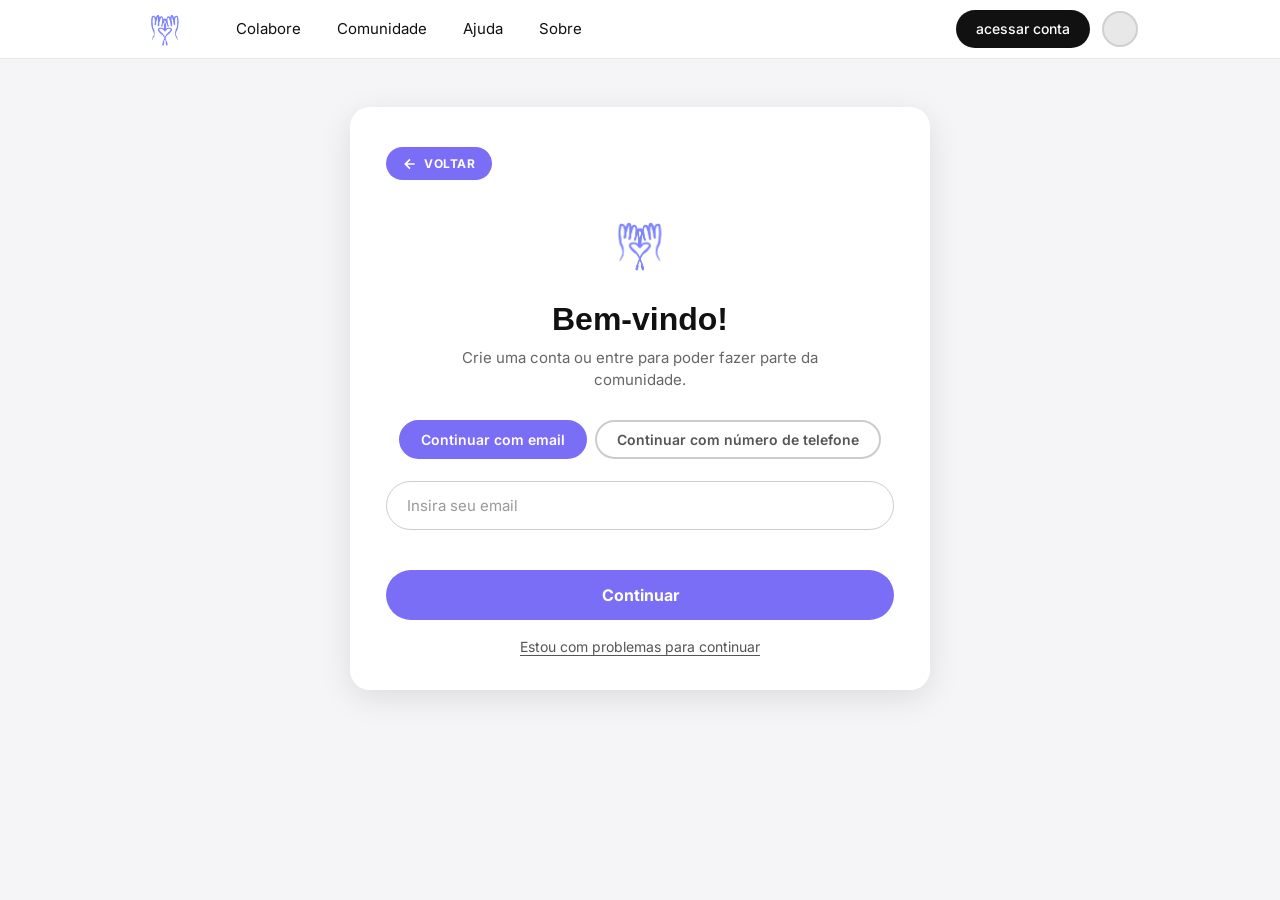
==== public/cadastro.html @ e775c62a "refatoração completa, add logica principal do front-end, apenas uma base do que se tem basicamente t" ====
<!DOCTYPE html>
<html lang="pt-BR">
<head>
    <meta charset="UTF-8">
    <meta name="viewport" content="width=device-width, initial-scale=1.0">
    <title>MEXPLICA - Bem-vindo</title>
    <link rel="stylesheet" href="style.css">
</head>
<body class="auth-page" id="authBody">

    <!-- HEADER -->
    <header class="header">
        <nav class="nav container">
            <a href="index.html" class="nav-logo">
                <img src="icons/logo-mexplica.png" alt="MEXPLICA" class="logo-icon">
            </a>
            <ul class="nav-links">
                <li><a href="cadastro.html">Colabore</a></li>
                <li><a href="#">Comunidade</a></li>
                <li><a href="#">Ajuda</a></li>
                <li><a href="#">Sobre</a></li>
            </ul>
            <div class="nav-actions">
                <a href="cadastro.html" class="btn-acessar">acessar conta</a>
                <div class="avatar-placeholder" id="user-avatar" aria-label="Perfil do usuário"></div>
            </div>
        </nav>
    </header>

    <!-- MAIN DE CADASTRO -->
    <main class="auth-main">

        <!-- STEP 1 - EMAIL OU TELEFONE -->
        <div class="auth-card" id="step-1">
            <a href="index.html" class="back-btn">
                <svg width="16" height="16" viewBox="0 0 24 24" fill="none" stroke="currentColor" stroke-width="2.5"><path d="M19 12H5M12 5l-7 7 7 7"/></svg>
                VOLTAR
            </a>

            <div class="auth-logo">
                <img src="icons/logo-mexplica.png" alt="MEXPLICA">
            </div>

            <h1 class="auth-title">Bem-vindo!</h1>
            <p class="auth-subtitle">Crie uma conta ou entre para poder fazer parte da comunidade.</p>

            <div class="auth-method-toggle">
                <button class="method-btn method-active" id="btnEmail" data-method="email">Continuar com email</button>
                <button class="method-btn" id="btnPhone" data-method="phone">Continuar com número de telefone</button>
            </div>

            <div class="auth-form">
                <input 
                    type="text" 
                    class="auth-input" 
                    id="mainInput" 
                    placeholder="Insira seu email"
                    autocomplete="email"
                    aria-label="Email ou telefone"
                >
                <span class="input-error" id="inputError"></span>
                <button class="auth-continue-btn" id="continueBtn">Continuar</button>
                <a href="#" class="auth-help-link">Estou com problemas para continuar</a>
            </div>
        </div>

        <!-- STEP 2 - CRIAR CONTA FORMUALRIO -->
        <div class="auth-card hidden" id="step-2">
            <button class="back-btn" id="backToStep1">
                <svg width="16" height="16" viewBox="0 0 24 24" fill="none" stroke="currentColor" stroke-width="2.5"><path d="M19 12H5M12 5l-7 7 7 7"/></svg>
                VOLTAR
            </button>

            <div class="auth-logo">
                <img src="icons/logo-mexplica.png" alt="MEXPLICA">
            </div>

            <h1 class="auth-title">Novo por aqui? continue seu cadastro.</h1>
            <p class="auth-subtitle">Crie uma conta ou entre para poder fazer parte da comunidade.</p>

            <div class="auth-form">
                <div class="form-row">
                    <input type="text" class="auth-input" placeholder="Insira seu nome" id="firstName" autocomplete="given-name">
                    <input type="text" class="auth-input" placeholder="Insira seu sobrenome" id="lastName" autocomplete="family-name">
                </div>
                <div class="form-row">
                    <input type="number" class="auth-input" placeholder="Insira sua idade" id="age" min="1" max="120">
                    <select class="auth-input auth-select" id="gender">
                        <option value="" disabled selected>Selecione seu gênero</option>
                        <option value="masculino">Masculino</option>
                        <option value="feminino">Feminino</option>
                        <option value="nao-binario">Não-binário</option>
                        <option value="prefiro-nao-dizer">Prefiro não dizer</option>
                    </select>
                </div>
                <input type="password" class="auth-input" placeholder="Crie uma senha forte" id="password" autocomplete="new-password">
                <span class="input-error" id="registerError"></span>
                <button class="auth-continue-btn" id="registerBtn">Continuar</button>
                <a href="#" class="auth-help-link">Estou com problemas para continuar</a>
            </div>
        </div>

        <!-- STEP 3 - ESCOLHA DE COLABORADOR -->
        <div class="auth-card hidden" id="step-3">
            <div class="auth-logo">
                <img src="icons/logo-mexplica.png" alt="MEXPLICA">
            </div>

            <h1 class="auth-title">Quer ser um colaborador?</h1>
            <p class="auth-subtitle">Responda perguntas, receba verificações e suba de ranking.</p>

            <div class="collab-choice">
                <button class="collab-btn collab-yes" id="yesCollab">
                    <svg width="18" height="18" viewBox="0 0 24 24" fill="none" stroke="currentColor" stroke-width="2.5"><polyline points="20 6 9 17 4 12"/></svg>
                    Quero ser um colaborador!
                </button>
                <button class="collab-btn collab-no" id="noCollab">
                    <svg width="18" height="18" viewBox="0 0 24 24" fill="none" stroke="currentColor" stroke-width="2.5"><line x1="18" y1="6" x2="6" y2="18"/><line x1="6" y1="6" x2="18" y2="18"/></svg>
                    Não quero ser um colaborador!
                </button>
            </div>

            <a href="#" class="auth-help-link collab-info-link">O que é ser um colaborador?</a>
            <a href="#" class="auth-help-link">Estou com problemas para continuar</a>
        </div>

        <!-- STEP 4 - MENSAGEM DE SUCESSO -->
        <div class="auth-card hidden" id="step-4">
            <div class="auth-logo success-logo">
                <img src="icons/logo-mexplica.png" alt="MEXPLICA">
            </div>
            <h1 class="auth-title">Cadastro concluído!</h1>
            <p class="auth-subtitle">Sua conta foi criada com sucesso. Bem-vindo à comunidade MEXPLICA!</p>
            <a href="index.html" class="auth-continue-btn" style="display:block; text-align:center; text-decoration:none; margin-top: 1.5rem;">Ir para a página inicial</a>
        </div>

    </main>

    <script src="script.js"></script>
</body>
</html>
---- public/style.css ----
/* ============================================
   MEXPLICA - style.css
   fontes: Nimbus Sans (titulos) + Inter (corpo)
   esse style.css é o arquivo principal de estilos do projeto, onde estão organizados os estilos globais, do layout e de cada seção da(s) pagina(s)
   ============================================ */

/* Fallback via Google Fonts enquanto fontes locais não estão disponíveis */
@import url('https://fonts.googleapis.com/css2?family=Inter:wght@400;500;600;700;800&display=swap');


@font-face {
    font-family: 'Nimbus Sans';
    src: url('fonts/NimbusSans-Bold.otf') format('otf');
    font-weight: 700;
}


/* ---- Reset ---- */
*, *::before, *::after {
    box-sizing: border-box;
    margin: 0;
    padding: 0;
}

html {
    font-size: 16px;
    scroll-behavior: smooth;
}

body {
    font-family: 'Inter', sans-serif;
    color: #111111;
    background: #ffffff;
    line-height: 1.6;
    -webkit-font-smoothing: antialiased;
}

body.font-large {
    font-size: 19px;
}

img {
    max-width: 100%;
    display: block;
}

ul {
    list-style: none;
}

a {
    text-decoration: none;
    color: inherit;
}

button {
    cursor: pointer;
    border: none;
    background: none;
    font-family: inherit;
}

/* ---- Layout ---- */
.container {
    max-width: 1060px;
    margin: 0 auto;
    padding: 0 32px;
}


/* ============================================
   HEADER / NAV
   ============================================ */

.header {
    position: sticky;
    top: 0;
    z-index: 100;
    background: #ffffff;
    border-bottom: 1px solid #e8e8e8;
}

.nav {
    display: flex;
    align-items: center;
    height: 58px;
    gap: 0;
}

.nav-logo {
    flex-shrink: 0;
    margin-right: 48px;
}

.logo-icon {
    height: 34px;
    width: auto;
}

.nav-links {
    display: flex;
    gap: 36px;
    flex: 1;
}

.nav-links a {
    font-family: 'Inter', sans-serif;
    font-size: 15px;
    font-weight: 400;
    color: #111111;
    transition: color 0.18s ease;
}

.nav-links a:hover {
    color: #7B6EF6;
}

.nav-actions {
    display: flex;
    align-items: center;
    gap: 12px;
    flex-shrink: 0;
}

.btn-acessar {
    background: #111111;
    color: #ffffff;
    padding: 8px 20px;
    border-radius: 999px;
    font-family: 'Inter', sans-serif;
    font-size: 14px;
    font-weight: 500;
    transition: background 0.18s ease;
}

.btn-acessar:hover {
    background: #7B6EF6;
}

.avatar-placeholder {
    width: 36px;
    height: 36px;
    border-radius: 50%;
    background: #e8e8e8;
    border: 2px solid #d0d0d0;
    overflow: hidden;
    flex-shrink: 0;
}

.avatar-placeholder img {
    width: 100%;
    height: 100%;
    object-fit: cover;
}

.nav-toggle {
    display: none;
    flex-direction: column;
    gap: 5px;
    padding: 6px;
    margin-left: auto;
}

.nav-toggle span {
    display: block;
    width: 22px;
    height: 2px;
    background: #111111;
    border-radius: 2px;
}


/* ============================================
   HERO SECTION
   ============================================ */

.hero-section {
    padding: 36px 0 32px;
    text-align: center;
    background: #ffffff;
}

.hero-inner {
    display: flex;
    flex-direction: column;
    align-items: center;
    gap: 22px;
}

/* Accessibility Buttons */
.accessibility-bar {
    display: flex;
    gap: 16px;
    justify-content: center;
    width: 100%;
    max-width: 780px;
}

.acc-btn {
    display: flex;
    align-items: center;
    justify-content: center;
    gap: 8px;
    flex: 1;
    padding: 13px 20px;
    border-radius: 999px;
    font-family: 'Inter', sans-serif;
    font-size: 13px;
    font-weight: 700;
    letter-spacing: 0.04em;
    transition: opacity 0.18s ease;
}

.acc-btn:hover {
    opacity: 0.88;
}

.acc-btn img {
    width: 16px;
    height: 16px;
}

.acc-btn svg {
    flex-shrink: 0;
}

.acc-blue {
    background: #1976D2;
    color: #ffffff;
}

.acc-purple {
    background: #7B6EF6;
    color: #ffffff;
}

/* Hero Logo */
.hero-logo {
    margin-top: 4px;
}

.hero-logo-img {
    width: 130px;
    height: 145px;
    object-fit: contain;
    margin: 0 auto;
}

/* Hero Title */
.hero-title {
    font-family: 'Nimbus Sans', sans-serif;
    font-size: 38px;
    font-weight: 500;
    color: #111111;
    letter-spacing: -0.01em;
    line-height: 1.15;
}

/* Search Box */
.search-box {
    width: 100%;
    max-width: 780px;
    background: #ffffff;
    border-radius: 16px;
    border: 1.5px solid #cccccc;
    overflow: hidden;
}

.search-box:focus-within {
    border-color: #7B6EF6;
    box-shadow: 0 0 0 3px rgba(123, 110, 246, 0.1);
}

.search-input-wrap {
    display: flex;
    align-items: center;
    padding: 14px 18px;
    gap: 12px;
}

.search-icon-img {
    width: 20px;
    height: 20px;
    opacity: 0.45;
    flex-shrink: 0;
}

.search-input {
    flex: 1;
    border: none;
    outline: none;
    font-family: 'Inter', sans-serif;
    font-size: 15px;
    color: #111111;
    background: transparent;
}

.search-input::placeholder {
    color: #999999;
}

.search-voice-btn {
    color: #555555;
    display: flex;
    align-items: center;
    flex-shrink: 0;
    transition: color 0.18s;
}

.search-voice-btn:hover {
    color: #7B6EF6;
}

.search-options {
    display: flex;
    gap: 8px;
    padding: 8px 14px 12px;
    border-top: 1px solid #eeeeee;
}

.search-opt-btn {
    display: inline-flex;
    align-items: center;
    gap: 6px;
    padding: 6px 14px;
    border-radius: 999px;
    border: 1.5px solid #cccccc;
    font-family: 'Inter', sans-serif;
    font-size: 13px;
    font-weight: 500;
    color: #444444;
    background: #ffffff;
    transition: border-color 0.18s, color 0.18s;
}

.search-opt-btn:hover {
    border-color: #7B6EF6;
    color: #7B6EF6;
}

/* Contact Cards */
.contact-cards {
    display: grid;
    grid-template-columns: 1fr 1fr;
    gap: 14px;
    width: 100%;
    max-width: 780px;
}

.contact-card {
    display: flex;
    align-items: center;
    gap: 14px;
    padding: 18px 22px;
    border-radius: 14px;
    text-align: left;
    transition: transform 0.18s ease, box-shadow 0.18s ease;
    cursor: pointer;
    border: none;
}

.contact-card:hover {
    transform: translateY(-2px);
    box-shadow: 0 8px 24px rgba(0, 0, 0, 0.15);
}

.card-phone {
    background: #1976D2;
}

.card-chat {
    background: #7B6EF6;
}

.card-icon-img {
    width: 30px;
    height: 30px;
    object-fit: contain;
    flex-shrink: 0;
    filter: brightness(0) invert(1);
}

.card-text strong {
    display: block;
    font-family: 'Inter', sans-serif;
    font-size: 15px;
    font-weight: 700;
    color: #ffffff;
    margin-bottom: 3px;
}

.card-text p {
    font-family: 'Inter', sans-serif;
    font-size: 13px;
    font-weight: 400;
    color: rgba(255, 255, 255, 0.85);
    line-height: 1.4;
}


/* ============================================
   MOST SEARCHED SECTION
   ============================================ */

.most-searched-section {
    background: #dddaf5;
    padding: 52px 0 56px;
    margin-top: 0;
}

.section-header {
    text-align: center;
    margin-bottom: 32px;
}

.section-icon-img {
    width: 52px;
    height: 52px;
    object-fit: contain;
    margin: 0 auto 16px;
}

.section-header h2 {
    font-family: 'Nimbus Sans', sans-serif;
    font-size: 36px;
    font-weight: 500;
    color: #111111;
    max-width: 780px;
    margin: 0 auto 10px;
    line-height: 1.2;
}

.section-subtitle {
    font-family: 'Inter', sans-serif;
    color: #333333;
    font-size: 15px;
    max-width: 480px;
    margin: 0 auto;
    line-height: 1.55;
}

/* Legend Bar */
.legend-bar {
    display: flex;
    flex-wrap: wrap;
    gap: 12px;
    justify-content: center;
    margin-bottom: 24px;
}

.legend-item {
    display: flex;
    align-items: center;
    gap: 10px;
    background: #ffffff;
    border-radius: 14px;
    padding: 12px 18px;
    font-family: 'Inter', sans-serif;
    font-size: 13px;
    color: #333333;
    border: 1.5px solid #e0e0e0;
    min-width: 220px;
    flex: 1;
    max-width: 320px;
}

.dot {
    width: 22px;
    height: 22px;
    border-radius: 50%;
    flex-shrink: 0;
}

.dot-red   { background: #E05C5C; }
.dot-green { background: #4CAF7A; }
.dot-blue  { background: #4A90D9; }

/* Filter Bar */
.filter-bar {
    display: flex;
    gap: 10px;
    margin-bottom: 22px;
    flex-wrap: wrap;
}

.filter-btn {
    display: inline-flex;
    align-items: center;
    gap: 6px;
    padding: 9px 18px;
    border-radius: 999px;
    font-family: 'Inter', sans-serif;
    font-size: 13px;
    font-weight: 700;
    letter-spacing: 0.03em;
    background: transparent;
    color: #111111;
    border: 2px solid #111111;
    transition: all 0.18s ease;
}

.filter-btn:hover {
    background: #111111;
    color: #ffffff;
}

.filter-btn-outline {
    background: #7B6EF6;
    color: #ffffff;
    border: 2px solid #7B6EF6;
}

.filter-btn-outline:hover {
    background: #5A50C8;
    border-color: #5A50C8;
}

/* Topic Grid */
.topic-grid {
    display: grid;
    grid-template-columns: 1fr 1fr;
    gap: 14px;
}

.topic-card {
    border-radius: 14px;
    padding: 22px 24px 24px;
    color: #ffffff;
    cursor: pointer;
    transition: transform 0.18s ease, box-shadow 0.18s ease;
}

.topic-card:hover {
    transform: translateY(-3px);
    box-shadow: 0 10px 30px rgba(0, 0, 0, 0.18);
}

.topic-icon {
    width: 24px;
    height: 24px;
    object-fit: contain;
    margin-bottom: 10px;
    filter: brightness(0) invert(1);
}

.topic-card h3 {
    font-family: 'Nimbus Sans', sans-serif;
    font-size: 20px;
    font-weight: 700;
    margin-bottom: 6px;
    line-height: 1.25;
}

.topic-card p {
    font-family: 'Inter', sans-serif;
    font-size: 13px;
    font-weight: 400;
    opacity: 0.9;
    line-height: 1.45;
}

.topic-green { background: #3D9E68; }
.topic-red   { background: #D94F4F; }
.topic-blue  { background: #2979C8; }


/* ============================================
   COLLABORATOR SECTION
   ============================================ */

.collab-section {
    padding: 56px 0 60px;
    background: #ffffff;
}

.steps-grid {
    display: grid;
    grid-template-columns: 1fr 1fr;
    gap: 14px;
    margin-top: 28px;
}

/* Step cards — estrutura completamente nova seguindo o protótipo */
.step-card {
    border-radius: 16px;
    padding: 20px 20px 18px;
    color: #ffffff;
    display: flex;
    flex-direction: column;
    gap: 10px;
    overflow: hidden;
}

.step-purple  { background: #7B6EF6; }
.step-green   { background: #3D9E68; }
.step-lighter { background: #9B91F8; }

/* Avatar do colaborador — ícone de pessoa arredondado como no protótipo */
.step-avatar {
    width: 48px;
    height: 48px;
    border-radius: 10px;
    background: rgba(255, 255, 255, 0.22);
    display: flex;
    align-items: center;
    justify-content: center;
    flex-shrink: 0;
    overflow: hidden;
}

.step-avatar img {
    width: 28px;
    height: 28px;
    object-fit: contain;
    filter: brightness(0) invert(1);
}

.step-content {
    flex: 1;
}

.step-content h3 {
    font-family: 'Nimbus Sans', sans-serif;
    font-size: 18px;
    font-weight: 700;
    line-height: 1.3;
    margin-bottom: 6px;
}

.step-content p {
    font-family: 'Inter', sans-serif;
    font-size: 13px;
    font-weight: 400;
    opacity: 0.88;
    line-height: 1.5;
}

/* Video placeholder — retangulo branco com botão play centralizado */
.step-video {
    background: #ffffff;
    border-radius: 10px;
    height: 130px;
    display: flex;
    align-items: center;
    justify-content: center;
    margin-top: 4px;
}

.play-btn {
    width: 44px;
    height: 44px;
    border-radius: 50%;
    background: rgba(0, 0, 0, 0.15);
    color: #ffffff;
    display: flex;
    align-items: center;
    justify-content: center;
    transition: background 0.18s, transform 0.18s;
}

/* Para o card roxo claro, o play btn usa cor diferente */
.step-purple .play-btn,
.step-green .play-btn {
    background: rgba(0, 0, 0, 0.18);
    color: #ffffff;
}

/* Para o card lighter (platina), o play é mais escuro */
.step-lighter .play-btn {
    background: rgba(80, 60, 180, 0.35);
    color: #ffffff;
}

.play-btn:hover {
    background: rgba(0, 0, 0, 0.28);
    transform: scale(1.1);
}


/* ============================================
   FOOTER
   ============================================ */

.footer {
    background: #ffffff;
    color: #333333;
    padding: 48px 0 0;
    border-top: 1px solid #e0e0e0;
    margin-top: 0;
}

.footer-inner {
    display: flex;
    flex-direction: column;
    align-items: center;
    padding-bottom: 36px;
    gap: 32px;
}

/* Logo + texto MEXPLICA lado a lado, em roxo */
.footer-brand {
    display: flex;
    align-items: center;
    gap: 14px;
    justify-content: center;
}

.footer-logo-icon {
    height: 80px;
    width: auto;
    /* Manter cor original do logo (roxo/lilás) */
}

/* Remover estilo antigo do footer-logo */
.footer-logo {
    display: none;
}

.footer-columns {
    display: flex;
    gap: 60px;
    justify-content: center;
    flex-wrap: wrap;
}

.footer-col h4 {
    font-family: 'Inter', sans-serif;
    font-size: 12px;
    font-weight: 700;
    letter-spacing: 0.08em;
    color: #333333;
    margin-bottom: 14px;
}

.footer-col ul {
    display: flex;
    flex-direction: column;
    gap: 8px;
}

.footer-col a {
    font-family: 'Inter', sans-serif;
    font-size: 12px;
    font-weight: 400;
    color: #555555;
    letter-spacing: 0.03em;
    transition: color 0.15s;
}

.footer-col a:hover {
    color: #7B6EF6;
}

.footer-copy {
    text-align: center;
    padding: 14px;
    font-family: 'Inter', sans-serif;
    font-size: 12px;
    color: #aaaaaa;
    border-top: 1px solid #eeeeee;
    width: 100%;
}


/* ============================================
   AUTH PAGE (cadastro.html)
   ============================================ */

.auth-page {
    background: #f5f5f7;
    min-height: 100vh;
}

.auth-main {
    display: flex;
    justify-content: center;
    align-items: flex-start;
    padding: 48px 24px 80px;
}

.auth-card {
    background: #ffffff;
    border-radius: 20px;
    padding: 40px 36px 32px;
    width: 100%;
    max-width: 580px;
    box-shadow: 0 8px 32px rgba(0, 0, 0, 0.1);
    animation: slideUp 0.3s ease;
}

@keyframes slideUp {
    from { opacity: 0; transform: translateY(16px); }
    to   { opacity: 1; transform: translateY(0); }
}

.hidden {
    display: none !important;
}

/* Back Button */
.back-btn {
    display: inline-flex;
    align-items: center;
    gap: 6px;
    background: #7B6EF6;
    color: #ffffff;
    padding: 7px 16px;
    border-radius: 999px;
    font-family: 'Inter', sans-serif;
    font-size: 12px;
    font-weight: 700;
    letter-spacing: 0.05em;
    margin-bottom: 28px;
    transition: background 0.18s, transform 0.18s;
    cursor: pointer;
    border: none;
}

.back-btn:hover {
    background: #5A50C8;
    transform: translateX(-2px);
}

/* Auth Logo */
.auth-logo {
    text-align: center;
    margin-bottom: 20px;
}

.auth-logo img {
    width: 72px;
    height: 72px;
    object-fit: contain;
    margin: 0 auto;
}

.success-logo img {
    animation: bounceIn 0.5s ease;
}

@keyframes bounceIn {
    0%   { transform: scale(0.7); opacity: 0; }
    60%  { transform: scale(1.15); }
    100% { transform: scale(1); opacity: 1; }
}

/* Auth Typography */
.auth-title {
    font-family: 'Nimbus Sans', sans-serif;
    font-size: 32px;
    font-weight: 700;
    text-align: center;
    margin-bottom: 8px;
    line-height: 1.2;
    color: #111111;
}

.auth-subtitle {
    font-family: 'Inter', sans-serif;
    color: #666666;
    font-size: 15px;
    text-align: center;
    max-width: 380px;
    margin: 0 auto 28px;
    line-height: 1.5;
}

/* Method Toggle */
.auth-method-toggle {
    display: flex;
    gap: 8px;
    margin-bottom: 22px;
    justify-content: center;
    flex-wrap: wrap;
}

.method-btn {
    padding: 9px 20px;
    border-radius: 999px;
    font-family: 'Inter', sans-serif;
    font-size: 14px;
    font-weight: 600;
    border: 2px solid #cccccc;
    color: #555555;
    background: #ffffff;
    transition: all 0.18s;
    cursor: pointer;
}

.method-btn:hover {
    border-color: #7B6EF6;
    color: #7B6EF6;
}

.method-active {
    background: #7B6EF6;
    border-color: #7B6EF6;
    color: #ffffff !important;
}

/* Auth Form */
.auth-form {
    display: flex;
    flex-direction: column;
    gap: 12px;
}

.form-row {
    display: grid;
    grid-template-columns: 1fr 1fr;
    gap: 12px;
}

.auth-input {
    width: 100%;
    padding: 14px 20px;
    border-radius: 999px;
    border: 1.5px solid #cccccc;
    font-family: 'Inter', sans-serif;
    font-size: 15px;
    color: #111111;
    background: #ffffff;
    outline: none;
    transition: border-color 0.18s, box-shadow 0.18s;
    appearance: none;
}

.auth-input:focus {
    border-color: #7B6EF6;
    box-shadow: 0 0 0 3px rgba(123, 110, 246, 0.12);
}

.auth-input::placeholder {
    color: #999999;
}

.auth-select {
    cursor: pointer;
    background-image: url("data:image/svg+xml,%3Csvg xmlns='http://www.w3.org/2000/svg' width='12' height='12' viewBox='0 0 12 12'%3E%3Cpath d='M2 4l4 4 4-4' stroke='%23999999' stroke-width='1.5' fill='none' stroke-linecap='round'/%3E%3C/svg%3E");
    background-repeat: no-repeat;
    background-position: right 18px center;
    padding-right: 40px;
}

.input-error {
    font-family: 'Inter', sans-serif;
    font-size: 13px;
    color: #D94F4F;
    min-height: 16px;
    margin-top: -4px;
    padding-left: 8px;
}

.auth-continue-btn {
    width: 100%;
    padding: 15px;
    border-radius: 999px;
    background: #7B6EF6;
    color: #ffffff;
    font-family: 'Inter', sans-serif;
    font-size: 16px;
    font-weight: 700;
    border: none;
    cursor: pointer;
    transition: background 0.18s, transform 0.18s, box-shadow 0.18s;
    margin-top: 4px;
}

.auth-continue-btn:hover {
    background: #5A50C8;
    transform: translateY(-1px);
    box-shadow: 0 6px 18px rgba(123, 110, 246, 0.3);
}

.auth-help-link {
    text-align: center;
    display: block;
    font-family: 'Inter', sans-serif;
    font-size: 14px;
    color: #555555;
    text-decoration: underline;
    text-underline-offset: 3px;
    transition: color 0.15s;
    margin-top: 4px;
}

.auth-help-link:hover {
    color: #7B6EF6;
}

.collab-info-link {
    color: #7B6EF6;
    font-weight: 700;
    text-decoration: none;
    border: none;
    margin-bottom: 0;
}

.collab-info-link:hover {
    text-decoration: underline;
}

/* Collaborator Choice */
.collab-choice {
    display: flex;
    gap: 14px;
    justify-content: center;
    margin: 14px 0 22px;
    flex-wrap: wrap;
}

.collab-btn {
    display: inline-flex;
    align-items: center;
    gap: 8px;
    padding: 12px 24px;
    border-radius: 999px;
    font-family: 'Inter', sans-serif;
    font-size: 15px;
    font-weight: 700;
    cursor: pointer;
    transition: all 0.18s;
    border: none;
}

.collab-yes {
    background: #7B6EF6;
    color: #ffffff;
}

.collab-yes:hover {
    background: #5A50C8;
    transform: translateY(-2px);
    box-shadow: 0 6px 18px rgba(123, 110, 246, 0.3);
}

.collab-no {
    background: #E05C5C;
    color: #ffffff;
}

.collab-no:hover {
    background: #C04040;
    transform: translateY(-2px);
    box-shadow: 0 6px 18px rgba(224, 92, 92, 0.3);
}


/* ============================================
   RESPONSIVE
   ============================================ */

@media (max-width: 768px) {
    .nav-links { display: none; }
    .nav-toggle { display: flex; }

    .nav-links.open {
        display: flex;
        flex-direction: column;
        position: fixed;
        top: 58px;
        left: 0;
        right: 0;
        background: #ffffff;
        padding: 24px;
        gap: 20px;
        box-shadow: 0 6px 20px rgba(0,0,0,0.1);
        border-bottom: 1px solid #eeeeee;
        z-index: 99;
    }

    .accessibility-bar { flex-direction: column; }
    .acc-btn { width: 100%; }

    .contact-cards { grid-template-columns: 1fr; }
    .topic-grid    { grid-template-columns: 1fr; }
    .steps-grid    { grid-template-columns: 1fr; }

    .legend-bar { flex-direction: column; align-items: stretch; }
    .legend-item { max-width: 100%; }

    .footer-columns { flex-direction: column; gap: 28px; align-items: center; text-align: center; }

    .form-row { grid-template-columns: 1fr; }
    .collab-choice { flex-direction: column; }
    .collab-btn { width: 100%; justify-content: center; }

    .auth-card { padding: 28px 20px; }
    .auth-title { font-size: 26px; }

    .hero-title { font-size: 28px; }
    .section-header h2 { font-size: 26px; }
}

@media (max-width: 480px) {
    .container { padding: 0 18px; }
    .auth-method-toggle { flex-direction: column; }
    .method-btn { width: 100%; text-align: center; }
}
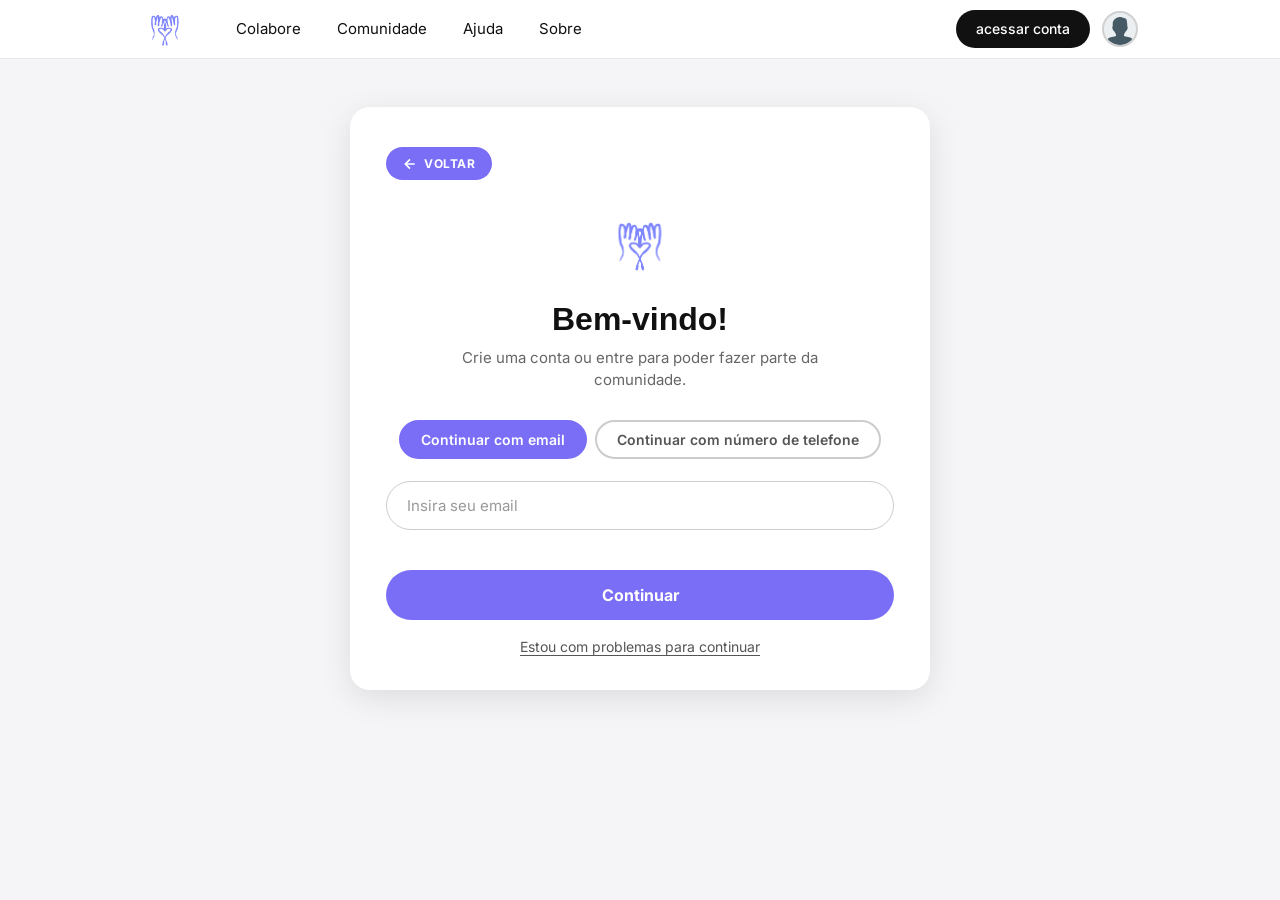
==== commit 63cc636e: "pequenos ajustes pra melhoria visual do site" ====
--- a/public/cadastro.html
+++ b/public/cadastro.html
@@ -22,7 +22,7 @@
             </ul>
             <div class="nav-actions">
                 <a href="cadastro.html" class="btn-acessar">acessar conta</a>
-                <div class="avatar-placeholder" id="user-avatar" aria-label="Perfil do usuário"></div>
+                <div class="avatar-placeholder" id="user-avatar" aria-label="Perfil do usuário"><img src="icons/user.png" alt=""></div>
             </div>
         </nav>
     </header>
--- a/public/style.css
+++ b/public/style.css
@@ -1,10 +1,10 @@
 /* ============================================
    MEXPLICA - style.css
    fontes: Nimbus Sans (titulos) + Inter (corpo)
-   esse style.css é o arquivo principal de estilos do projeto, onde estão organizados os estilos globais, do layout e de cada seção da(s) pagina(s)
+   esse style.css é o arquivo principal de estilos do projeto, onde estao organizados os estilos globais, do layout e de cada seção da(s) pagina(s)
    ============================================ */
 
-/* Fallback via Google Fonts enquanto fontes locais não estão disponíveis */
+/* fonte inter importada do google fonts */
 @import url('https://fonts.googleapis.com/css2?family=Inter:wght@400;500;600;700;800&display=swap');
 
 
@@ -15,7 +15,7 @@
 }
 
 
-/* ---- Reset ---- */
+/* reset basico */
 *, *::before, *::after {
     box-sizing: border-box;
     margin: 0;
@@ -60,7 +60,7 @@
     font-family: inherit;
 }
 
-/* ---- Layout ---- */
+/* layout */
 .container {
     max-width: 1060px;
     margin: 0 auto;
@@ -68,9 +68,7 @@
 }
 
 
-/* ============================================
-   HEADER / NAV
-   ============================================ */
+/* HEADER // NAV */
 
 .header {
     position: sticky;
@@ -170,9 +168,7 @@
 }
 
 
-/* ============================================
-   HERO SECTION
-   ============================================ */
+/* HERO SECTION */
 
 .hero-section {
     padding: 36px 0 32px;
@@ -187,7 +183,7 @@
     gap: 22px;
 }
 
-/* Accessibility Buttons */
+/* BOTOES DE ACESSIBILIDADE */
 .accessibility-bar {
     display: flex;
     gap: 16px;
@@ -234,7 +230,7 @@
     color: #ffffff;
 }
 
-/* Hero Logo */
+/* HERO LOGO */
 .hero-logo {
     margin-top: 4px;
 }
@@ -246,7 +242,7 @@
     margin: 0 auto;
 }
 
-/* Hero Title */
+/* TITULO HERO */
 .hero-title {
     font-family: 'Nimbus Sans', sans-serif;
     font-size: 38px;
@@ -256,7 +252,7 @@
     line-height: 1.15;
 }
 
-/* Search Box */
+/* SEARCH BOX */
 .search-box {
     width: 100%;
     max-width: 780px;
@@ -338,7 +334,7 @@
     color: #7B6EF6;
 }
 
-/* Contact Cards */
+/* CARDS DE CONTATO */
 .contact-cards {
     display: grid;
     grid-template-columns: 1fr 1fr;
@@ -398,9 +394,7 @@
 }
 
 
-/* ============================================
-   MOST SEARCHED SECTION
-   ============================================ */
+/* SECTION MAIS PESQUISADOS */
 
 .most-searched-section {
     background: #dddaf5;
@@ -439,7 +433,7 @@
     line-height: 1.55;
 }
 
-/* Legend Bar */
+/* LEGEND BAR */
 .legend-bar {
     display: flex;
     flex-wrap: wrap;
@@ -475,7 +469,7 @@
 .dot-green { background: #4CAF7A; }
 .dot-blue  { background: #4A90D9; }
 
-/* Filter Bar */
+/* FILTER BAR */
 .filter-bar {
     display: flex;
     gap: 10px;
@@ -515,7 +509,7 @@
     border-color: #5A50C8;
 }
 
-/* Topic Grid */
+/* GRID DE TOPICOS */
 .topic-grid {
     display: grid;
     grid-template-columns: 1fr 1fr;
@@ -564,10 +558,7 @@
 .topic-blue  { background: #2979C8; }
 
 
-/* ============================================
-   COLLABORATOR SECTION
-   ============================================ */
-
+/* SECTION DE COLABORADORES */
 .collab-section {
     padding: 56px 0 60px;
     background: #ffffff;
@@ -580,7 +571,7 @@
     margin-top: 28px;
 }
 
-/* Step cards — estrutura completamente nova seguindo o protótipo */
+/* STEP CARDS */
 .step-card {
     border-radius: 16px;
     padding: 20px 20px 18px;
@@ -591,11 +582,11 @@
     overflow: hidden;
 }
 
-.step-purple  { background: #7B6EF6; }
+.step-blue  { background: #4A90D9; }
 .step-green   { background: #3D9E68; }
-.step-lighter { background: #9B91F8; }
-
-/* Avatar do colaborador — ícone de pessoa arredondado como no protótipo */
+.step-red { background: #E05C5C; }
+
+/* AVATAR DO COLABORADOR */
 .step-avatar {
     width: 48px;
     height: 48px;
@@ -635,7 +626,7 @@
     line-height: 1.5;
 }
 
-/* Video placeholder — retangulo branco com botão play centralizado */
+/* PLACEHOLDER DE VIDEO */
 .step-video {
     background: #ffffff;
     border-radius: 10px;
@@ -658,14 +649,13 @@
     transition: background 0.18s, transform 0.18s;
 }
 
-/* Para o card roxo claro, o play btn usa cor diferente */
+/* PLAY BUTTONS */
 .step-purple .play-btn,
 .step-green .play-btn {
     background: rgba(0, 0, 0, 0.18);
     color: #ffffff;
 }
 
-/* Para o card lighter (platina), o play é mais escuro */
 .step-lighter .play-btn {
     background: rgba(80, 60, 180, 0.35);
     color: #ffffff;
@@ -677,10 +667,7 @@
 }
 
 
-/* ============================================
-   FOOTER
-   ============================================ */
-
+/* FOOTER */
 .footer {
     background: #ffffff;
     color: #333333;
@@ -697,7 +684,7 @@
     gap: 32px;
 }
 
-/* Logo + texto MEXPLICA lado a lado, em roxo */
+/* LOGO MEXPLICA COMPLETA */
 .footer-brand {
     display: flex;
     align-items: center;
@@ -708,10 +695,8 @@
 .footer-logo-icon {
     height: 80px;
     width: auto;
-    /* Manter cor original do logo (roxo/lilás) */
-}
-
-/* Remover estilo antigo do footer-logo */
+}
+
 .footer-logo {
     display: none;
 }
@@ -762,9 +747,8 @@
 }
 
 
-/* ============================================
-   AUTH PAGE (cadastro.html)
-   ============================================ */
+/* PAGINA DE AUTENTICAÇÃO - CADASTRO.HTML */
+/* =========================================== */
 
 .auth-page {
     background: #f5f5f7;
@@ -797,7 +781,7 @@
     display: none !important;
 }
 
-/* Back Button */
+/* BOTAO DE VOLT */
 .back-btn {
     display: inline-flex;
     align-items: center;
@@ -821,7 +805,7 @@
     transform: translateX(-2px);
 }
 
-/* Auth Logo */
+/* LOGO AUTH */
 .auth-logo {
     text-align: center;
     margin-bottom: 20px;
@@ -844,7 +828,7 @@
     100% { transform: scale(1); opacity: 1; }
 }
 
-/* Auth Typography */
+/* TITULO DA PAGINA DE AUTENTICAÇAO */
 .auth-title {
     font-family: 'Nimbus Sans', sans-serif;
     font-size: 32px;
@@ -865,7 +849,7 @@
     line-height: 1.5;
 }
 
-/* Method Toggle */
+/* TOGGLE DE METODO DE AUTENTICAÇAO */
 .auth-method-toggle {
     display: flex;
     gap: 8px;
@@ -898,7 +882,7 @@
     color: #ffffff !important;
 }
 
-/* Auth Form */
+/* FORMULARIO DE AUTENTICAÇAO */
 .auth-form {
     display: flex;
     flex-direction: column;
@@ -1000,7 +984,7 @@
     text-decoration: underline;
 }
 
-/* Collaborator Choice */
+/* ESCOLHA DO COLABORADOR */
 .collab-choice {
     display: flex;
     gap: 14px;
@@ -1046,9 +1030,8 @@
 }
 
 
-/* ============================================
-   RESPONSIVE
-   ============================================ */
+/* RESPONSIVIDADE */
+/* ================================== */
 
 @media (max-width: 768px) {
     .nav-links { display: none; }
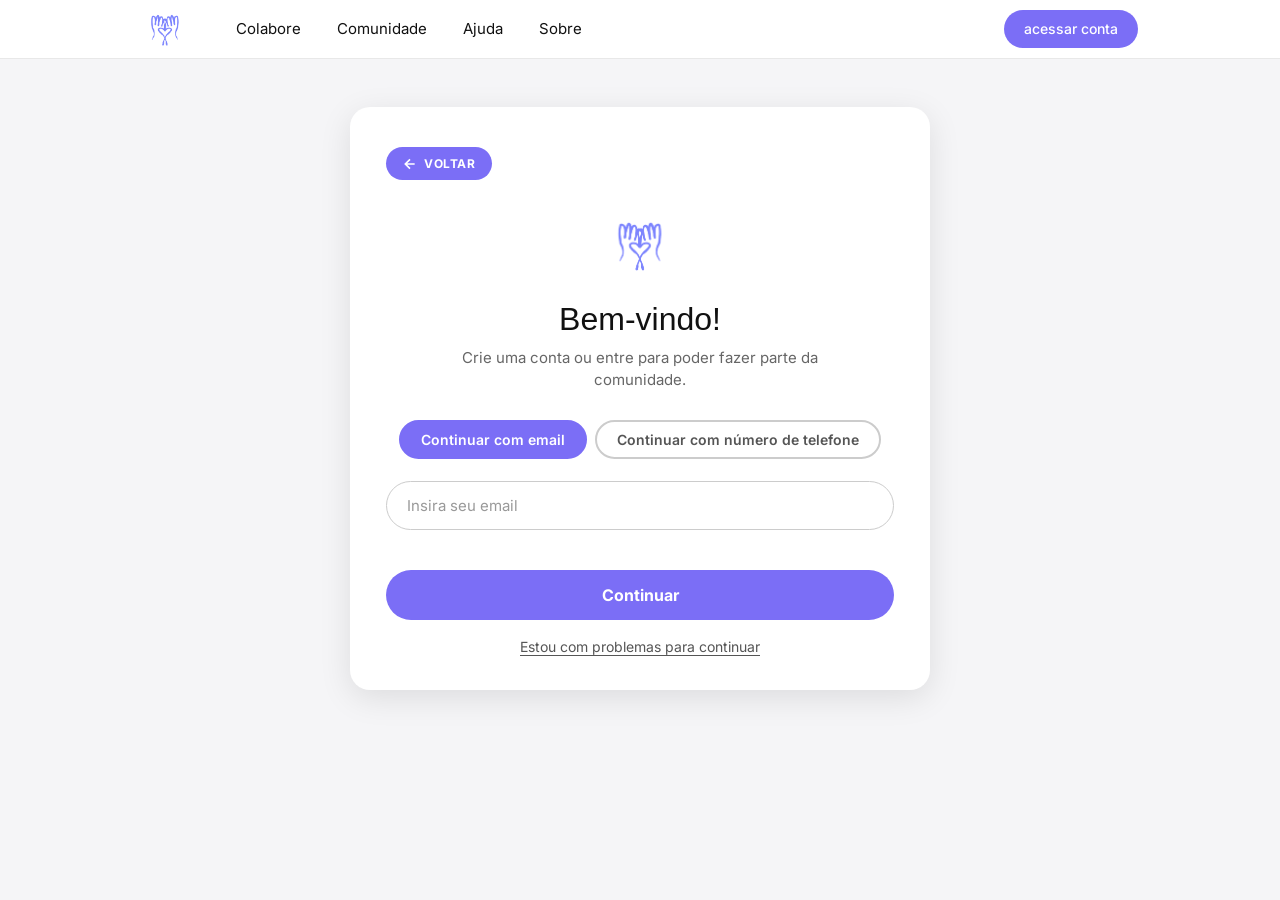
==== commit 1959ddb5: "removido usuario, alteração no botão acessar conta e ajuste no icone de medalha" ====
--- a/public/cadastro.html
+++ b/public/cadastro.html
@@ -4,11 +4,34 @@
     <meta charset="UTF-8">
     <meta name="viewport" content="width=device-width, initial-scale=1.0">
     <title>MEXPLICA - Bem-vindo</title>
+    <script>
+    (function() {
+        var classes = ['', 'dark-blue'];
+        var salvo = localStorage.getItem('mexplica-tema');
+        if (salvo !== null) {
+            var idx = parseInt(salvo);
+            if (idx > 1) idx = 0;
+            var classe = classes[idx];
+            if (classe) document.documentElement.setAttribute('data-tema', classe);
+        }
+    })();
+    </script>
     <link rel="stylesheet" href="style.css">
 </head>
 <body class="auth-page" id="authBody">
+<script>
+    (function() {
+        var classes = ['', 'dark-blue'];
+        var salvo = localStorage.getItem('mexplica-tema');
+        if (salvo !== null) {
+            var idx = parseInt(salvo);
+            if (idx > 1) idx = 0; 
+            var classe = classes[idx];
+            if (classe) document.body.classList.add(classe);
+        }
+    })();
+</script>
 
-    <!-- HEADER -->
     <header class="header">
         <nav class="nav container">
             <a href="index.html" class="nav-logo">
@@ -22,7 +45,6 @@
             </ul>
             <div class="nav-actions">
                 <a href="cadastro.html" class="btn-acessar">acessar conta</a>
-                <div class="avatar-placeholder" id="user-avatar" aria-label="Perfil do usuário"><img src="icons/user.png" alt=""></div>
             </div>
         </nav>
     </header>
@@ -134,6 +156,21 @@
             <a href="index.html" class="auth-continue-btn" style="display:block; text-align:center; text-decoration:none; margin-top: 1.5rem;">Ir para a página inicial</a>
         </div>
 
+        <div vw class="enabled">
+                <div vw-access-button class="active"></div>
+                <div vw-plugin-wrapper>
+                <div class="vw-plugin-top-wrapper"></div>
+             </div>
+        </div>
+        <style>
+            [vw-access-button] {
+            bottom: 105px !important;
+         }
+        </style>
+        <script src="https://vlibras.gov.br/app/vlibras-plugin.js"></script>
+        <script>
+        new window.VLibras.Widget('https://vlibras.gov.br/app');
+        </script>
     </main>
 
     <script src="script.js"></script>
--- a/public/style.css
+++ b/public/style.css
@@ -10,10 +10,15 @@
 
 @font-face {
     font-family: 'Nimbus Sans';
-    src: url('fonts/NimbusSans-Bold.otf') format('otf');
+    src: url('fonts/NimbusSanL-Bol.otf') format('otf');
     font-weight: 700;
 }
 
+@font-face {
+    font-family: 'Nimbus Sans Regular';
+    src: url('fonts/NimbusSans-Regular.otf') format('otf');
+    font-weight: 400;
+}
 
 /* reset basico */
 *, *::before, *::after {
@@ -121,7 +126,7 @@
 }
 
 .btn-acessar {
-    background: #111111;
+    background: #7B6EF6;
     color: #ffffff;
     padding: 8px 20px;
     border-radius: 999px;
@@ -132,23 +137,7 @@
 }
 
 .btn-acessar:hover {
-    background: #7B6EF6;
-}
-
-.avatar-placeholder {
-    width: 36px;
-    height: 36px;
-    border-radius: 50%;
-    background: #e8e8e8;
-    border: 2px solid #d0d0d0;
-    overflow: hidden;
-    flex-shrink: 0;
-}
-
-.avatar-placeholder img {
-    width: 100%;
-    height: 100%;
-    object-fit: cover;
+    background: #3a318a;
 }
 
 .nav-toggle {
@@ -205,6 +194,7 @@
     font-weight: 700;
     letter-spacing: 0.04em;
     transition: opacity 0.18s ease;
+    border: 1px solid #111;
 }
 
 .acc-btn:hover {
@@ -221,7 +211,7 @@
 }
 
 .acc-blue {
-    background: #1976D2;
+    background: #7B6EF6;
     color: #ffffff;
 }
 
@@ -348,11 +338,11 @@
     align-items: center;
     gap: 14px;
     padding: 18px 22px;
-    border-radius: 14px;
+    border-radius: 24px;
     text-align: left;
     transition: transform 0.18s ease, box-shadow 0.18s ease;
     cursor: pointer;
-    border: none;
+    border: 1px solid #111;
 }
 
 .contact-card:hover {
@@ -361,7 +351,7 @@
 }
 
 .card-phone {
-    background: #1976D2;
+    background: #7B6EF6;
 }
 
 .card-chat {
@@ -445,17 +435,18 @@
 .legend-item {
     display: flex;
     align-items: center;
-    gap: 10px;
+    gap: 12px;
     background: #ffffff;
-    border-radius: 14px;
-    padding: 12px 18px;
+    border-radius: 9999px;
+    padding: 10px 18px;
     font-family: 'Inter', sans-serif;
     font-size: 13px;
-    color: #333333;
-    border: 1.5px solid #e0e0e0;
-    min-width: 220px;
+    color: #111111;
+    border: 1.5px solid #e8e8e8;
+    min-width: 200px;
     flex: 1;
-    max-width: 320px;
+    max-width: 340px;
+    box-shadow: 0 1px 3px rgba(0,0,0,0.06);
 }
 
 .dot {
@@ -464,10 +455,6 @@
     border-radius: 50%;
     flex-shrink: 0;
 }
-
-.dot-red   { background: #E05C5C; }
-.dot-green { background: #4CAF7A; }
-.dot-blue  { background: #4A90D9; }
 
 /* FILTER BAR */
 .filter-bar {
@@ -517,11 +504,12 @@
 }
 
 .topic-card {
-    border-radius: 14px;
+    border-radius: 24px;
     padding: 22px 24px 24px;
     color: #ffffff;
     cursor: pointer;
     transition: transform 0.18s ease, box-shadow 0.18s ease;
+    border: 1.5px solid #e8e8e8;
 }
 
 .topic-card:hover {
@@ -534,15 +522,16 @@
     height: 24px;
     object-fit: contain;
     margin-bottom: 10px;
-    filter: brightness(0) invert(1);
+
 }
 
 .topic-card h3 {
     font-family: 'Nimbus Sans', sans-serif;
-    font-size: 20px;
-    font-weight: 700;
+    font-size: 23px;
+    font-weight: 500;
+    color: #111111;
     margin-bottom: 6px;
-    line-height: 1.25;
+    line-height: 1.3;
 }
 
 .topic-card p {
@@ -553,9 +542,9 @@
     line-height: 1.45;
 }
 
-.topic-green { background: #3D9E68; }
-.topic-red   { background: #D94F4F; }
-.topic-blue  { background: #2979C8; }
+.topic-green { background: #ffffff; color: #000; }
+.topic-red   { background: #ffffff; color: #000; }
+.topic-blue  { background: #ffffff; color: #000; }
 
 
 /* SECTION DE COLABORADORES */
@@ -573,97 +562,59 @@
 
 /* STEP CARDS */
 .step-card {
+    background: #ffffff;
+    border: 1.5px solid #e8e8e8;
     border-radius: 16px;
-    padding: 20px 20px 18px;
-    color: #ffffff;
+    padding: 24px 24px 20px;
+    color: #111111;
     display: flex;
     flex-direction: column;
     gap: 10px;
     overflow: hidden;
 }
 
-.step-blue  { background: #4A90D9; }
-.step-green   { background: #3D9E68; }
-.step-red { background: #E05C5C; }
-
-/* AVATAR DO COLABORADOR */
-.step-avatar {
-    width: 48px;
-    height: 48px;
-    border-radius: 10px;
-    background: rgba(255, 255, 255, 0.22);
-    display: flex;
-    align-items: center;
-    justify-content: center;
-    flex-shrink: 0;
-    overflow: hidden;
-}
-
-.step-avatar img {
-    width: 28px;
-    height: 28px;
+.step-blue,
+.step-green,
+.step-red {
+    background: #ffffff;
+}
+
+.step-topic-icon {
+    width: 32px;
+    height: 32px;
     object-fit: contain;
-    filter: brightness(0) invert(1);
-}
-
-.step-content {
-    flex: 1;
-}
-
-.step-content h3 {
+    margin-bottom: 4px;
+}
+
+.step-card h3 {
     font-family: 'Nimbus Sans', sans-serif;
-    font-size: 18px;
-    font-weight: 700;
+    font-size: 24px;
+    font-weight: 500;
+    color: #111111;
     line-height: 1.3;
-    margin-bottom: 6px;
-}
-
-.step-content p {
+    margin-bottom: 2px;
+}
+
+.step-card p {
     font-family: 'Inter', sans-serif;
     font-size: 13px;
     font-weight: 400;
-    opacity: 0.88;
+    color: #666666;
     line-height: 1.5;
 }
 
-/* PLACEHOLDER DE VIDEO */
-.step-video {
-    background: #ffffff;
-    border-radius: 10px;
-    height: 130px;
-    display: flex;
-    align-items: center;
-    justify-content: center;
-    margin-top: 4px;
-}
-
-.play-btn {
-    width: 44px;
-    height: 44px;
-    border-radius: 50%;
-    background: rgba(0, 0, 0, 0.15);
-    color: #ffffff;
-    display: flex;
-    align-items: center;
-    justify-content: center;
-    transition: background 0.18s, transform 0.18s;
-}
-
-/* PLAY BUTTONS */
-.step-purple .play-btn,
-.step-green .play-btn {
-    background: rgba(0, 0, 0, 0.18);
-    color: #ffffff;
-}
-
-.step-lighter .play-btn {
-    background: rgba(80, 60, 180, 0.35);
-    color: #ffffff;
-}
-
-.play-btn:hover {
-    background: rgba(0, 0, 0, 0.28);
-    transform: scale(1.1);
+/* print da tela correspondente a etapa */
+.step-print {
+    border: 1.5px solid #e8e8e8;
+    border-radius: 12px;
+    overflow: hidden;
+    margin-top: 6px;
+}
+
+.step-print img {
+    width: 100%;
+    height: auto;
+    display: block;
 }
 
 
@@ -832,7 +783,7 @@
 .auth-title {
     font-family: 'Nimbus Sans', sans-serif;
     font-size: 32px;
-    font-weight: 700;
+    font-weight: 500;
     text-align: center;
     margin-bottom: 8px;
     line-height: 1.2;
@@ -1029,6 +980,232 @@
     box-shadow: 0 6px 18px rgba(224, 92, 92, 0.3);
 }
 
+/* ============================================
+   MODO ESCURO
+   dois niveis: dark-blue (tipo twitter antigamente)
+   controlados por classes no body via JS
+   todas as transiçoes sao suaves para nao agredir os olhos
+   ============================================ */
+
+body {
+    transition: background 0.3s ease, color 0.3s ease;
+}
+
+
+/* ------------------------------------------
+   NIVEL 1: DARK-BLUE
+   fundo #0f1923, cards #1a2535
+   ------------------------------------------ */
+
+body.dark-blue {
+    background: #0f1923;
+    color: #e8eaf0;
+}
+
+body.dark-blue .header {
+    background: #0f1923;
+    border-bottom-color: #1e2d3d;
+}
+
+body.dark-blue .nav-links a {
+    color: #c8d0dc;
+}
+
+body.dark-blue .btn-acessar {
+    background: #7B6EF6;
+    color: #e8eaf0;
+}
+
+body.dark-blue .btn-acessar:hover {
+    background: #3a318a;
+}
+
+body.dark-blue .avatar-placeholder {
+    background: #1e2d3d;
+    border-color: #2a3f52;
+}
+
+body.dark-blue .nav-toggle span {
+    background: #e8eaf0;
+}
+
+body.dark-blue .nav-links.open {
+    background: #0f1923;
+    border-bottom-color: #1e2d3d;
+}
+
+body.dark-blue .hero-section {
+    background: #0f1923;
+}
+
+body.dark-blue .hero-title {
+    color: #e8eaf0;
+}
+
+body.dark-blue .search-box {
+    background: #1a2535;
+    border-color: #2a3f52;
+}
+
+body.dark-blue .search-input {
+    color: #e8eaf0;
+    background: transparent;
+}
+
+body.dark-blue .search-input::placeholder {
+    color: #5a7a96;
+}
+
+body.dark-blue .search-options {
+    border-top-color: #2a3f52;
+}
+
+body.dark-blue .search-opt-btn {
+    background: #1a2535;
+    border-color: #2a3f52;
+    color: #8eacc4;
+}
+
+body.dark-blue .search-opt-btn:hover {
+    border-color: #7B6EF6;
+    color: #a89ef8;
+}
+
+body.dark-blue .search-voice-btn {
+    color: #5a7a96;
+}
+
+body.dark-blue .most-searched-section {
+    background: #0d1720;
+}
+
+body.dark-blue .section-header h2 {
+    color: #e8eaf0;
+}
+
+body.dark-blue .section-subtitle {
+    color: #8eacc4;
+}
+
+body.dark-blue .legend-item {
+    background: #1a2535;
+    border-color: #2a3f52;
+    color: #c8d0dc;
+}
+
+body.dark-blue .filter-btn {
+    color: #c8d0dc;
+    border-color: #4a6a84;
+}
+
+body.dark-blue .filter-btn:hover {
+    background: #2a3f52;
+    color: #e8eaf0;
+}
+
+body.dark-blue .topic-green { background: #0f1923; border: 1px solid #3d9e68; color: #ffffff; }
+body.dark-blue .topic-red   { background: #0f1923; border: 1px solid #c44444; color: #ffffff; }
+body.dark-blue .topic-blue  { background: #0f1923; border: 1px solid #2979C8; color: #ffffff; }
+body.dark-blue .topic-card h3 { color: #ffffff; }
+
+body.dark-blue .collab-section {
+    background: #0f1923;
+}
+
+/* novo layout dos step-cards (card branco com print) adaptado ao escuro */
+body.dark-blue .step-card {
+    background: #1a2535;
+    border-color: #7B6EF6;
+    color: #e8eaf0;
+}
+
+body.dark-blue .step-card h3 {
+    color: #e8eaf0;
+}
+
+body.dark-blue .step-card p {
+    color: #8eacc4;
+}
+
+body.dark-blue .step-print {
+    border-color: #2a3f52;
+}
+
+body.dark-blue .footer {
+    background: #0a1118;
+    border-top-color: #1e2d3d;
+}
+
+body.dark-blue .footer-col h4 {
+    color: #5a7a96;
+}
+
+body.dark-blue .footer-col a {
+    color: #8eacc4;
+}
+
+body.dark-blue .footer-col a:hover {
+    color: #e8eaf0;
+}
+
+body.dark-blue .footer-copy {
+    color: #3a5a74;
+    border-top-color: #1e2d3d;
+}
+
+body.dark-blue .auth-page {
+    background: #0a1118;
+}
+
+body.dark-blue .auth-card {
+    background: #1a2535;
+    box-shadow: 0 8px 32px rgba(0, 0, 0, 0.4);
+}
+
+body.dark-blue .auth-title {
+    color: #e8eaf0;
+}
+
+body.dark-blue .auth-subtitle {
+    color: #8eacc4;
+}
+
+body.dark-blue .method-btn {
+    background: #1a2535;
+    border-color: #2a3f52;
+    color: #8eacc4;
+}
+
+body.dark-blue .method-btn:hover {
+    border-color: #7B6EF6;
+    color: #a89ef8;
+}
+
+body.dark-blue .auth-input {
+    background: #0f1923;
+    border-color: #2a3f52;
+    color: #e8eaf0;
+}
+
+body.dark-blue .auth-input::placeholder {
+    color: #5a7a96;
+}
+
+body.dark-blue .auth-input:focus {
+    border-color: #7B6EF6;
+}
+
+body.dark-blue .auth-help-link {
+    color: #8eacc4;
+}
+
+body.dark-blue .auth-help-link:hover {
+    color: #a89ef8;
+}
+
+
+/* sincroniza dark mode aplicado no <html> com o body, é baiscamente um anti-flash pra tela nao piscar em branco antes de entrar no tema */
+html[data-tema="dark-blue"]  body.auth-page { background: #0a1118; }
 
 /* RESPONSIVIDADE */
 /* ================================== */
@@ -1079,4 +1256,4 @@
     .container { padding: 0 18px; }
     .auth-method-toggle { flex-direction: column; }
     .method-btn { width: 100%; text-align: center; }
-}
+}
